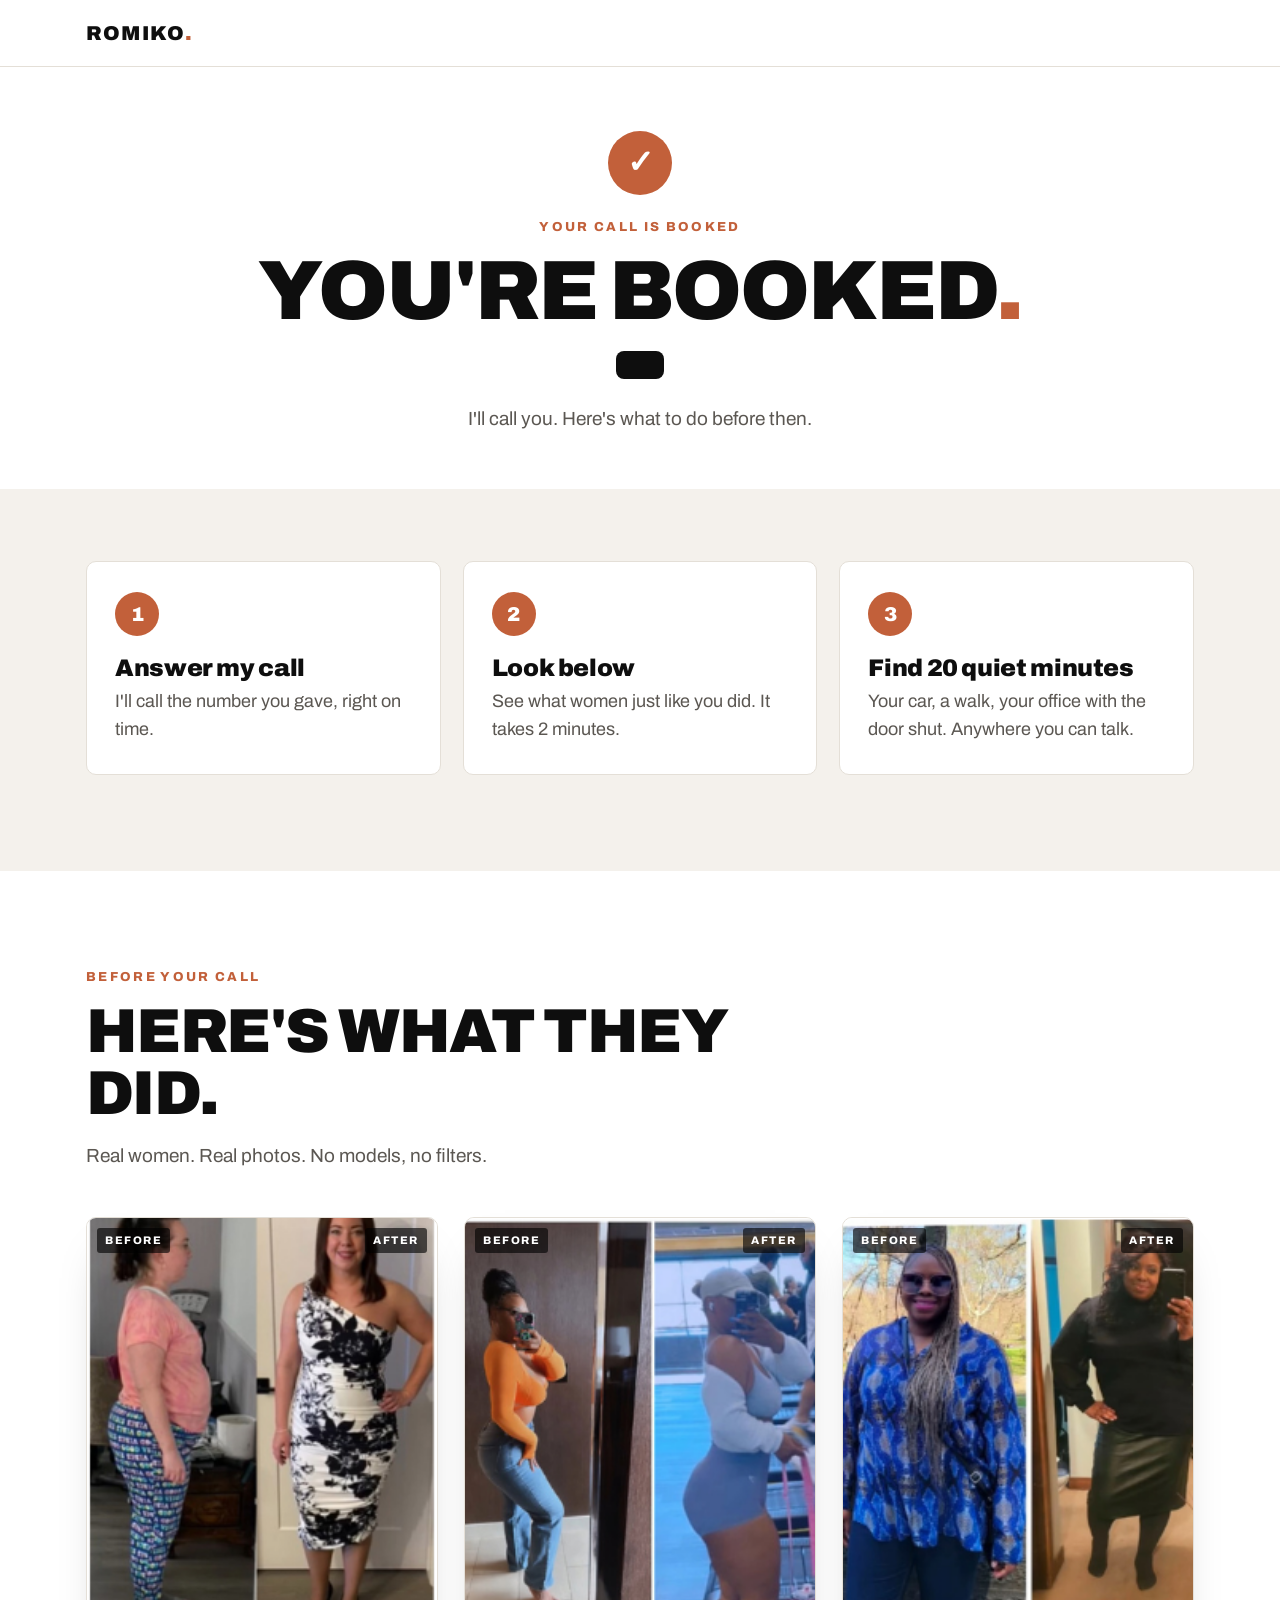
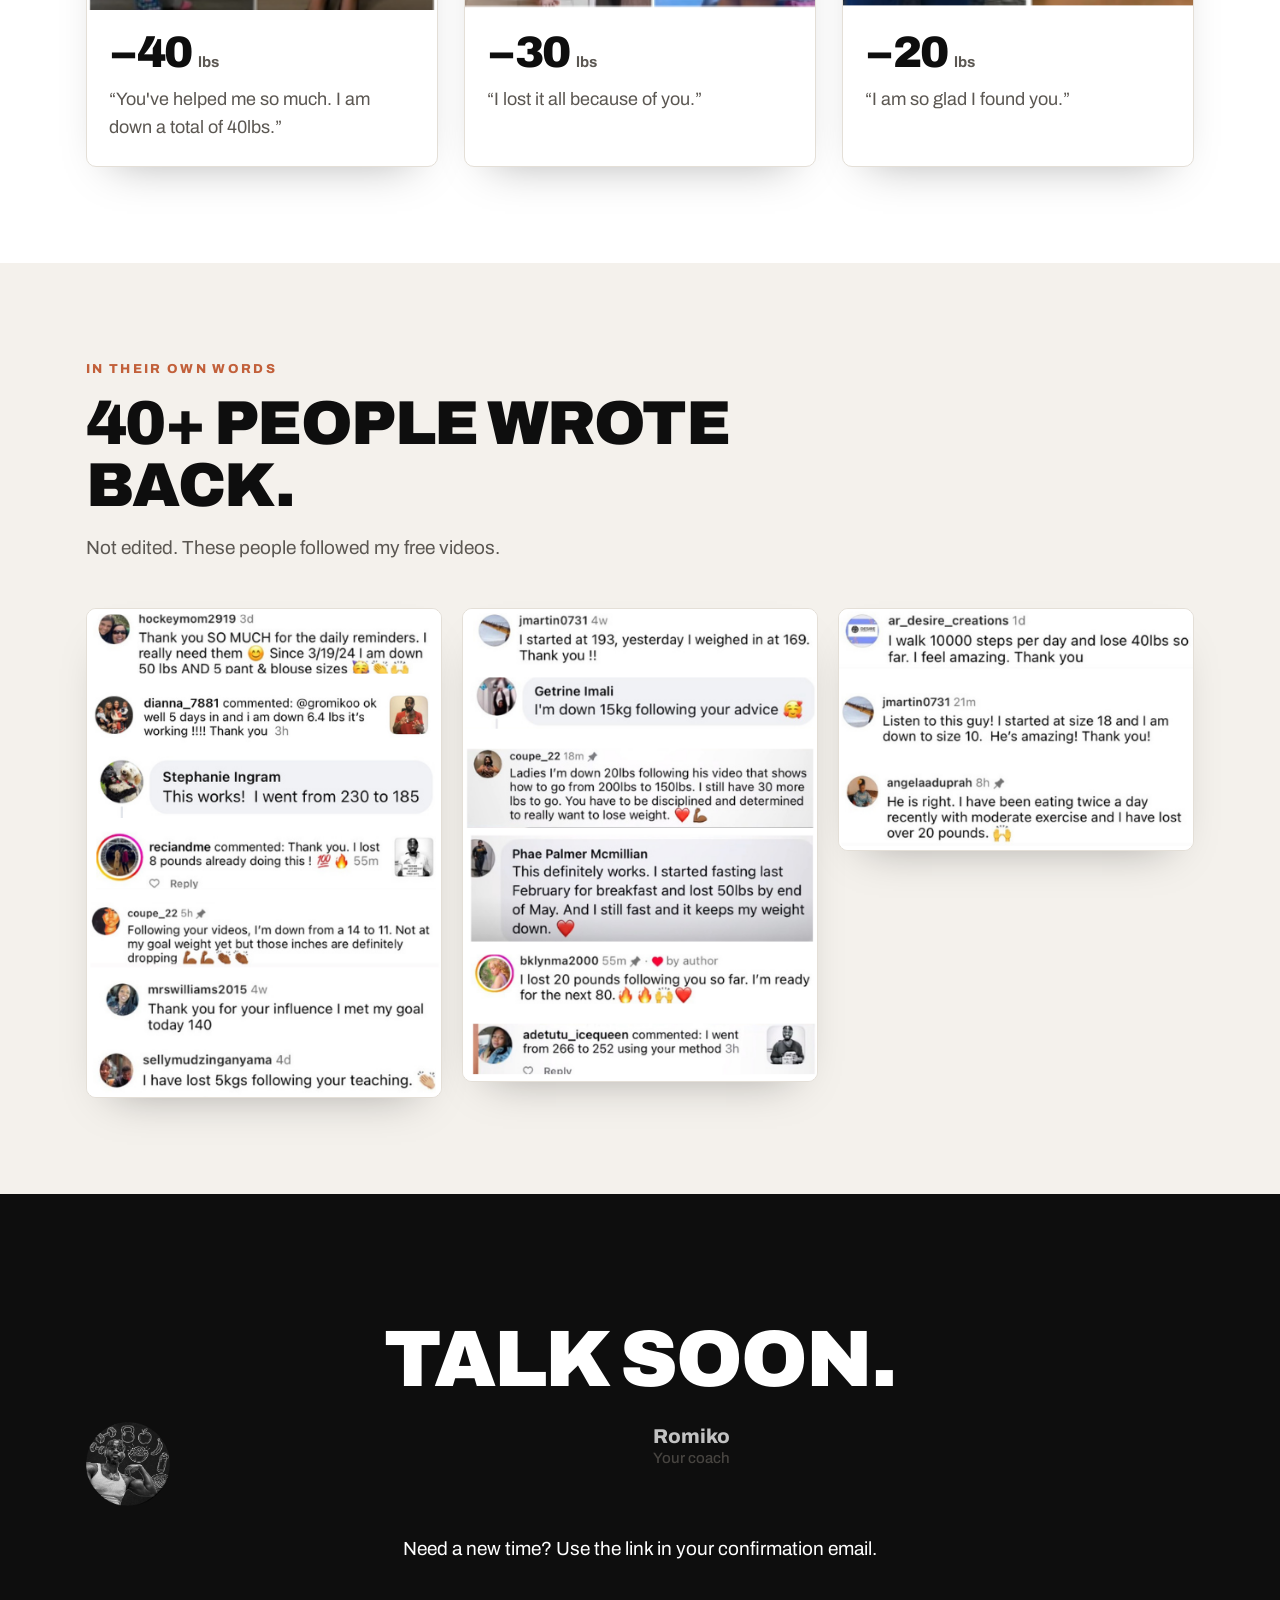
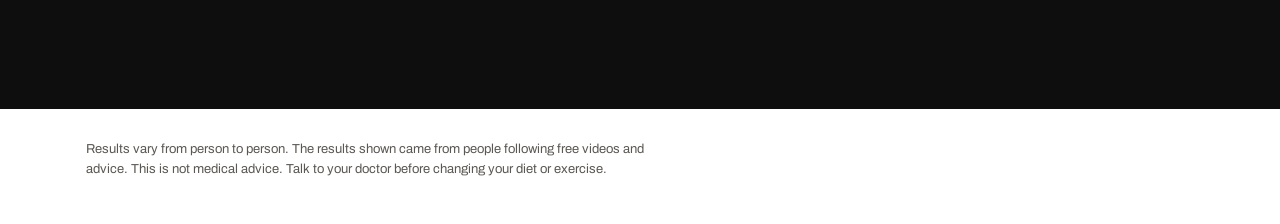
==== booked.html @ 33d02146 "Add booked page (Calendly redirect target), shared stylesheet Co-Authored-By: Claude Opus 5.5 <norep" ====
<!doctype html>
<html lang="en">
<head>
<meta charset="utf-8">
<meta name="viewport" content="width=device-width, initial-scale=1">
<meta name="robots" content="noindex">
<title>You're Booked</title>
<link rel="preconnect" href="https://fonts.googleapis.com">
<link rel="preconnect" href="https://fonts.gstatic.com" crossorigin>
<link href="https://fonts.googleapis.com/css2?family=Archivo:wght@400;500;600;800;900&display=swap" rel="stylesheet">
<link rel="stylesheet" href="style.css">
</head>
<body>

<nav>
  <div class="wrap">
    <a class="logo" href="./">Romiko<span>.</span></a>
  </div>
</nav>

<header class="booked-hero">
  <div class="wrap">
    <div class="check rise">✓</div>
    <div class="eyebrow rise d1">Your call is booked</div>
    <h1 class="rise d1" id="hi">You're booked<span>.</span></h1>
    <div class="when rise d2" id="when" hidden></div>
    <p class="sub rise d3">I'll call you. Here's what to do before then.</p>
  </div>
</header>

<section class="how" style="padding-top:72px">
  <div class="wrap">
    <div class="todo">
      <div class="step reveal"><div class="n">1</div><h3>Answer my call</h3><p>I'll call the number you gave, right on time.</p></div>
      <div class="step reveal"><div class="n">2</div><h3>Look below</h3><p>See what women just like you did. It takes 2 minutes.</p></div>
      <div class="step reveal"><div class="n">3</div><h3>Find 20 quiet minutes</h3><p>Your car, a walk, your office with the door shut. Anywhere you can talk.</p></div>
    </div>
  </div>
</section>

<section id="proof">
  <div class="wrap">
    <div class="sec-head reveal">
      <div class="eyebrow">Before your call</div>
      <h2>Here's what they did.</h2>
      <p>Real women. Real photos. No models, no filters.</p>
    </div>
    <div class="ba">
      <article class="ba-card reveal">
        <div class="ba-img"><img src="img/ba-40.png" alt="Before and after, down 40 lbs"><span class="b">Before</span><span class="a">After</span></div>
        <div class="ba-body"><div class="lbs">−40<small>lbs</small></div><q>You've helped me so much. I am down a total of 40lbs.</q></div>
      </article>
      <article class="ba-card reveal">
        <div class="ba-img"><img src="img/ba-30.png" alt="Before and after, down 30 lbs"><span class="b">Before</span><span class="a">After</span></div>
        <div class="ba-body"><div class="lbs">−30<small>lbs</small></div><q>I lost it all because of you.</q></div>
      </article>
      <article class="ba-card reveal">
        <div class="ba-img"><img src="img/ba-20.png" alt="Before and after, down 20 lbs"><span class="b">Before</span><span class="a">After</span></div>
        <div class="ba-body"><div class="lbs">−20<small>lbs</small></div><q>I am so glad I found you.</q></div>
      </article>
    </div>
  </div>
</section>

<section style="background:var(--bg2)">
  <div class="wrap">
    <div class="sec-head reveal">
      <div class="eyebrow">In their own words</div>
      <h2>40+ people wrote back.</h2>
      <p>Not edited. These people followed my free videos.</p>
    </div>
    <div class="wall">
      <figure class="reveal"><img src="img/c-05.png" alt="Comments: down 50 lbs, 230 to 185, size 14 to 11" loading="lazy"></figure>
      <figure class="reveal"><img src="img/c-07.png" alt="Comments: 193 to 169, down 20 lbs, lost 50 lbs" loading="lazy"></figure>
      <figure class="reveal"><img src="img/c-03.png" alt="Comments: lost 40 lbs walking, size 18 to size 10" loading="lazy"></figure>
    </div>
  </div>
</section>

<section class="cta">
  <div class="wrap">
    <h2 class="reveal" id="see">Talk soon.</h2>
    <div class="sign reveal">
      <img src="img/romiko.webp" alt="Romiko">
      <p>Romiko<span>Your coach</span></p>
    </div>
    <p class="reveal" style="margin-top:28px">Need a new time? Use the link in your confirmation email.</p>
  </div>
</section>

<footer>
  <div class="wrap">
    <p>Results vary from person to person. The results shown came from people following free videos and advice. This is not medical advice. Talk to your doctor before changing your diet or exercise.</p>
  </div>
</footer>

<script>
const io=new IntersectionObserver(es=>es.forEach(e=>{if(e.isIntersecting){e.target.classList.add('in');io.unobserve(e.target)}}),{threshold:.12});
document.querySelectorAll('.reveal').forEach(el=>io.observe(el));

// Calendly adds her name + call time to the address (setting: "Pass event details").
const q=new URLSearchParams(location.search);
const full=(q.get('invitee_first_name')||q.get('invitee_full_name')||'').trim();
const first=full.split(/\s+/)[0];
if(first){
  const h=document.getElementById('hi'); h.textContent="You're booked, "+first;
  const dot=document.createElement('span'); dot.textContent='.'; h.appendChild(dot);
}
const start=q.get('event_start_time');
const d=start?new Date(start):null;
if(d&&!isNaN(d)){
  const w=document.getElementById('when');
  w.textContent=d.toLocaleDateString('en-US',{weekday:'long',month:'long',day:'numeric'})+' · '+d.toLocaleTimeString('en-US',{hour:'numeric',minute:'2-digit'});
  w.hidden=false;
  document.getElementById('see').textContent='See you '+d.toLocaleDateString('en-US',{weekday:'long'})+'.';
}
</script>
</body>
</html>
---- style.css ----
:root{
  --bg:#FFFFFF; --bg2:#F4F1EC; --ink:#0E0E0E; --ink2:#5B5752; --line:#E4DFD7;
  --accent:#C2603A; --accent-ink:#FFFFFF; --dark:#0E0E0E; --dark-ink:#FFFFFF; --card:#FFFFFF;
  --shadow:0 20px 44px -26px rgba(0,0,0,.35);
}
@media (prefers-color-scheme: dark){
  :root:not([data-theme="light"]){
    --bg:#0F0F0F; --bg2:#181715; --ink:#F5F2ED; --ink2:#ABA59C; --line:#2C2A27;
    --accent:#E07A50; --accent-ink:#140B06; --dark:#F5F2ED; --dark-ink:#0F0F0F; --card:#1B1A18;
    --shadow:0 20px 44px -26px rgba(0,0,0,.8);
  }
}
:root[data-theme="dark"]{
  --bg:#0F0F0F; --bg2:#181715; --ink:#F5F2ED; --ink2:#ABA59C; --line:#2C2A27;
  --accent:#E07A50; --accent-ink:#140B06; --dark:#F5F2ED; --dark-ink:#0F0F0F; --card:#1B1A18;
  --shadow:0 20px 44px -26px rgba(0,0,0,.8);
}
*{box-sizing:border-box;margin:0;padding:0}
html{scroll-behavior:smooth}
body{background:var(--bg);color:var(--ink);font-family:"Archivo",sans-serif;font-size:18px;line-height:1.55;-webkit-font-smoothing:antialiased;overflow-x:hidden}
.wrap{max-width:1140px;margin:0 auto;padding:0 16px}
h1,h2,h3{font-weight:900;line-height:1;letter-spacing:-.025em}
.eyebrow{font-size:13px;font-weight:800;letter-spacing:.18em;text-transform:uppercase;color:var(--accent)}
.btn{display:inline-flex;align-items:center;gap:10px;background:var(--accent);color:var(--accent-ink);text-decoration:none;font-weight:800;font-size:17px;padding:17px 30px;border-radius:6px;border:0;cursor:pointer;font-family:inherit;transition:transform .18s,filter .18s}
.btn:hover{transform:translateY(-2px);filter:brightness(1.06)}
.btn .arr{transition:transform .18s}.btn:hover .arr{transform:translateX(4px)}

/* nav */
nav{position:sticky;top:0;z-index:20;background:color-mix(in srgb,var(--bg) 88%,transparent);backdrop-filter:blur(10px);border-bottom:1px solid var(--line)}
nav .wrap{display:flex;justify-content:space-between;align-items:center;height:66px}
.logo{font-weight:900;font-size:20px;letter-spacing:.06em;text-transform:uppercase;color:var(--ink);text-decoration:none}
.logo span{color:var(--accent)}
nav .btn{padding:11px 18px;font-size:15px}

/* hero */
.hero{padding:76px 0 64px}
.hero-grid{display:grid;grid-template-columns:1.15fr .85fr;gap:56px;align-items:center}
.hero h1{font-size:clamp(46px,6vw,76px);margin:18px 0 24px;text-transform:uppercase}
.hero h1 .hl{color:var(--accent)}
.hero .lead{font-size:clamp(19px,2.1vw,22px);color:var(--ink2);max-width:33ch;margin-bottom:32px}
.hero .lead b{color:var(--ink)}
.hero-pics{display:grid;grid-template-columns:1fr 1fr;gap:14px}
.hero-pics figure{position:relative;border-radius:8px;overflow:hidden;box-shadow:var(--shadow)}
.hero-pics figure:nth-child(2){margin-top:56px}
.hero-pics img{display:block;width:100%;aspect-ratio:232/280;object-fit:cover}
.tag{position:absolute;left:10px;bottom:10px;background:var(--dark);color:var(--dark-ink);font-weight:900;font-size:15px;padding:6px 10px;border-radius:4px;letter-spacing:.02em}


.hero-me{position:relative;max-width:520px;justify-self:center;width:100%}
.hero-me img{display:block;width:100%;height:auto;filter:drop-shadow(0 26px 40px rgba(0,0,0,.28))}
.me-badge{position:absolute;left:4%;bottom:6%;background:var(--card);color:var(--ink);border:1px solid var(--line);border-radius:10px;padding:12px 16px;box-shadow:var(--shadow);line-height:1.25}
.me-badge b{display:block;font-weight:900;font-size:19px}
.me-badge span{font-size:13px;color:var(--ink2)}
/* stats */
.stats{background:var(--dark);color:var(--dark-ink)}
.stats .wrap{display:grid;grid-template-columns:repeat(4,1fr)}
.stat{padding:38px 20px 34px}
.stat + .stat{border-left:1px solid color-mix(in srgb,var(--dark-ink) 18%,transparent)}
.stat b{display:block;font-weight:900;font-size:clamp(36px,4.6vw,56px);line-height:1;letter-spacing:-.03em}
.stat span{display:block;margin-top:10px;font-size:15px;opacity:.75}

section{padding:96px 0}
.sec-head{max-width:700px;margin-bottom:46px}
.sec-head h2{font-size:clamp(36px,5.2vw,62px);margin-top:14px;text-transform:uppercase}
.sec-head p{color:var(--ink2);margin-top:16px;font-size:19px}

/* before/after */
.ba{display:grid;grid-template-columns:repeat(3,1fr);gap:26px}
.ba-card{background:var(--card);border:1px solid var(--line);border-radius:10px;overflow:hidden;box-shadow:var(--shadow)}
.ba-img{position:relative}
.ba-img img{width:100%;display:block;aspect-ratio:232/260;object-fit:cover}
.ba-img .b,.ba-img .a{position:absolute;top:10px;font-size:11px;font-weight:800;letter-spacing:.14em;text-transform:uppercase;background:rgba(0,0,0,.62);color:#fff;padding:4px 8px;border-radius:3px}
.ba-img .b{left:10px}.ba-img .a{right:10px}
.ba-body{padding:20px 22px 24px}
.ba-body .lbs{font-weight:900;font-size:44px;letter-spacing:-.03em;line-height:1}
.ba-body .lbs small{font-size:15px;font-weight:700;color:var(--ink2);letter-spacing:0;margin-left:6px}
.ba-body q{display:block;margin-top:12px;color:var(--ink2)}

/* how */
.how{background:var(--bg2)}
.steps{display:grid;grid-template-columns:repeat(3,1fr);gap:22px}
.step{background:var(--card);border-radius:10px;padding:30px 28px;border:1px solid var(--line)}
.step .n{width:44px;height:44px;border-radius:50%;background:var(--accent);color:var(--accent-ink);display:grid;place-items:center;font-weight:900;font-size:20px}
.step h3{font-size:26px;margin:20px 0 8px;letter-spacing:-.015em}
.step p{color:var(--ink2)}
.you{margin-top:42px;font-weight:900;font-size:clamp(28px,3.6vw,42px);text-transform:uppercase;letter-spacing:-.02em}
.you span{color:var(--accent)}

/* quiz */
.quiz{max-width:720px;margin:0 auto;text-align:center}
.quiz .sec-head{margin:0 auto 34px}
.q-card{background:var(--card);border:1px solid var(--line);border-radius:14px;padding:38px 28px;box-shadow:var(--shadow);min-height:270px;display:flex;flex-direction:column;justify-content:center}
.q-bar{height:6px;background:var(--line);border-radius:6px;overflow:hidden;margin-bottom:26px}
.q-bar i{display:block;height:100%;width:0;background:var(--accent);transition:width .4s ease}
.q-step{font-size:13px;font-weight:800;letter-spacing:.16em;text-transform:uppercase;color:var(--ink2)}
.q-text{font-size:clamp(24px,3.2vw,32px);font-weight:900;letter-spacing:-.02em;margin:12px 0 28px;line-height:1.15}
.q-btns{display:flex;gap:12px;justify-content:center;flex-wrap:wrap}
.q-btns button{font-family:inherit;font-weight:800;font-size:17px;padding:15px 34px;border-radius:6px;cursor:pointer;border:2px solid var(--ink);background:transparent;color:var(--ink);transition:background .15s,color .15s,transform .15s}
.q-btns button:hover{background:var(--ink);color:var(--bg);transform:translateY(-2px)}
.q-result p{color:var(--ink2);margin:0 auto 26px;max-width:40ch}
.fade{animation:fade .35s ease}
@keyframes fade{from{opacity:0;transform:translateY(8px)}to{opacity:1;transform:none}}

/* wall */
.wall{columns:3 300px;column-gap:20px}
.wall figure{break-inside:avoid;margin-bottom:20px;background:#fff;border-radius:10px;overflow:hidden;border:1px solid var(--line);box-shadow:var(--shadow)}
.wall img{display:block;width:100%;height:auto}

/* faq */
.faq{max-width:780px}
.faq details{border-bottom:1px solid var(--line);padding:22px 0}
.faq summary{list-style:none;cursor:pointer;font-weight:800;font-size:21px;display:flex;justify-content:space-between;gap:20px}
.faq summary::-webkit-details-marker{display:none}
.faq summary::after{content:"+";color:var(--accent);font-size:28px;line-height:.8;transition:transform .2s}
.faq details[open] summary::after{transform:rotate(45deg)}
.faq details p{color:var(--ink2);margin-top:12px;max-width:62ch}

/* cta */
.cta{background:var(--dark);color:var(--dark-ink);text-align:center;padding:110px 0}
.cta h2{font-size:clamp(42px,6.4vw,80px);text-transform:uppercase;max-width:13ch;margin:16px auto 22px}
.cta p{opacity:.75;max-width:44ch;margin:0 auto 36px;font-size:19px}
footer{padding:30px 0 44px;font-size:13px;color:var(--ink2)}
footer p{max-width:85ch}

/* motion */
.rise{opacity:0;transform:translateY(18px);animation:rise .75s cubic-bezier(.2,.7,.2,1) forwards}
.d1{animation-delay:.08s}.d2{animation-delay:.18s}.d3{animation-delay:.3s}.d4{animation-delay:.42s}
@keyframes rise{to{opacity:1;transform:none}}
.reveal{opacity:0;transform:translateY(22px);transition:opacity .7s ease,transform .7s cubic-bezier(.2,.7,.2,1)}
.reveal.in{opacity:1;transform:none}
@media (prefers-reduced-motion:reduce){.rise,.reveal{opacity:1;transform:none;animation:none;transition:none}}

@media (max-width:880px){
  .hero{padding:44px 0 48px}
  .hero-grid{grid-template-columns:1fr;gap:36px}
  .hero-pics{max-width:440px}
  .stats .wrap{grid-template-columns:1fr 1fr}
  .stat:nth-child(3){border-left:0}
  .stat:nth-child(n+3){border-top:1px solid color-mix(in srgb,var(--dark-ink) 18%,transparent)}
  .ba,.steps{grid-template-columns:1fr}
  .ba{max-width:460px}
  section{padding:68px 0}
  nav .btn{display:none}
}

/* booked page */
.booked-hero{padding:64px 0 56px;text-align:center}
.booked-hero .check{width:64px;height:64px;border-radius:50%;background:var(--accent);color:var(--accent-ink);display:grid;place-items:center;margin:0 auto 22px;font-size:32px;font-weight:900}
.booked-hero h1{font-size:clamp(44px,7vw,84px);text-transform:uppercase;margin:12px auto 18px;max-width:14ch}
.booked-hero h1 span{color:var(--accent)}
.when{display:inline-block;background:var(--dark);color:var(--dark-ink);font-weight:900;font-size:clamp(19px,2.4vw,24px);padding:14px 24px;border-radius:8px;letter-spacing:-.01em}
.booked-hero .sub{color:var(--ink2);margin-top:16px;font-size:19px}
.todo{display:grid;grid-template-columns:repeat(3,1fr);gap:22px}
.todo .step h3{font-size:24px}
.sign{display:flex;align-items:center;gap:18px;justify-content:center;margin-top:8px}
.sign img{width:84px;height:84px}
.sign p{font-weight:800;font-size:20px;text-align:left;line-height:1.3}
.sign p span{display:block;font-weight:500;font-size:15px;color:var(--ink2)}
@media (max-width:880px){.todo{grid-template-columns:1fr}.booked-hero{padding:44px 0 40px}}
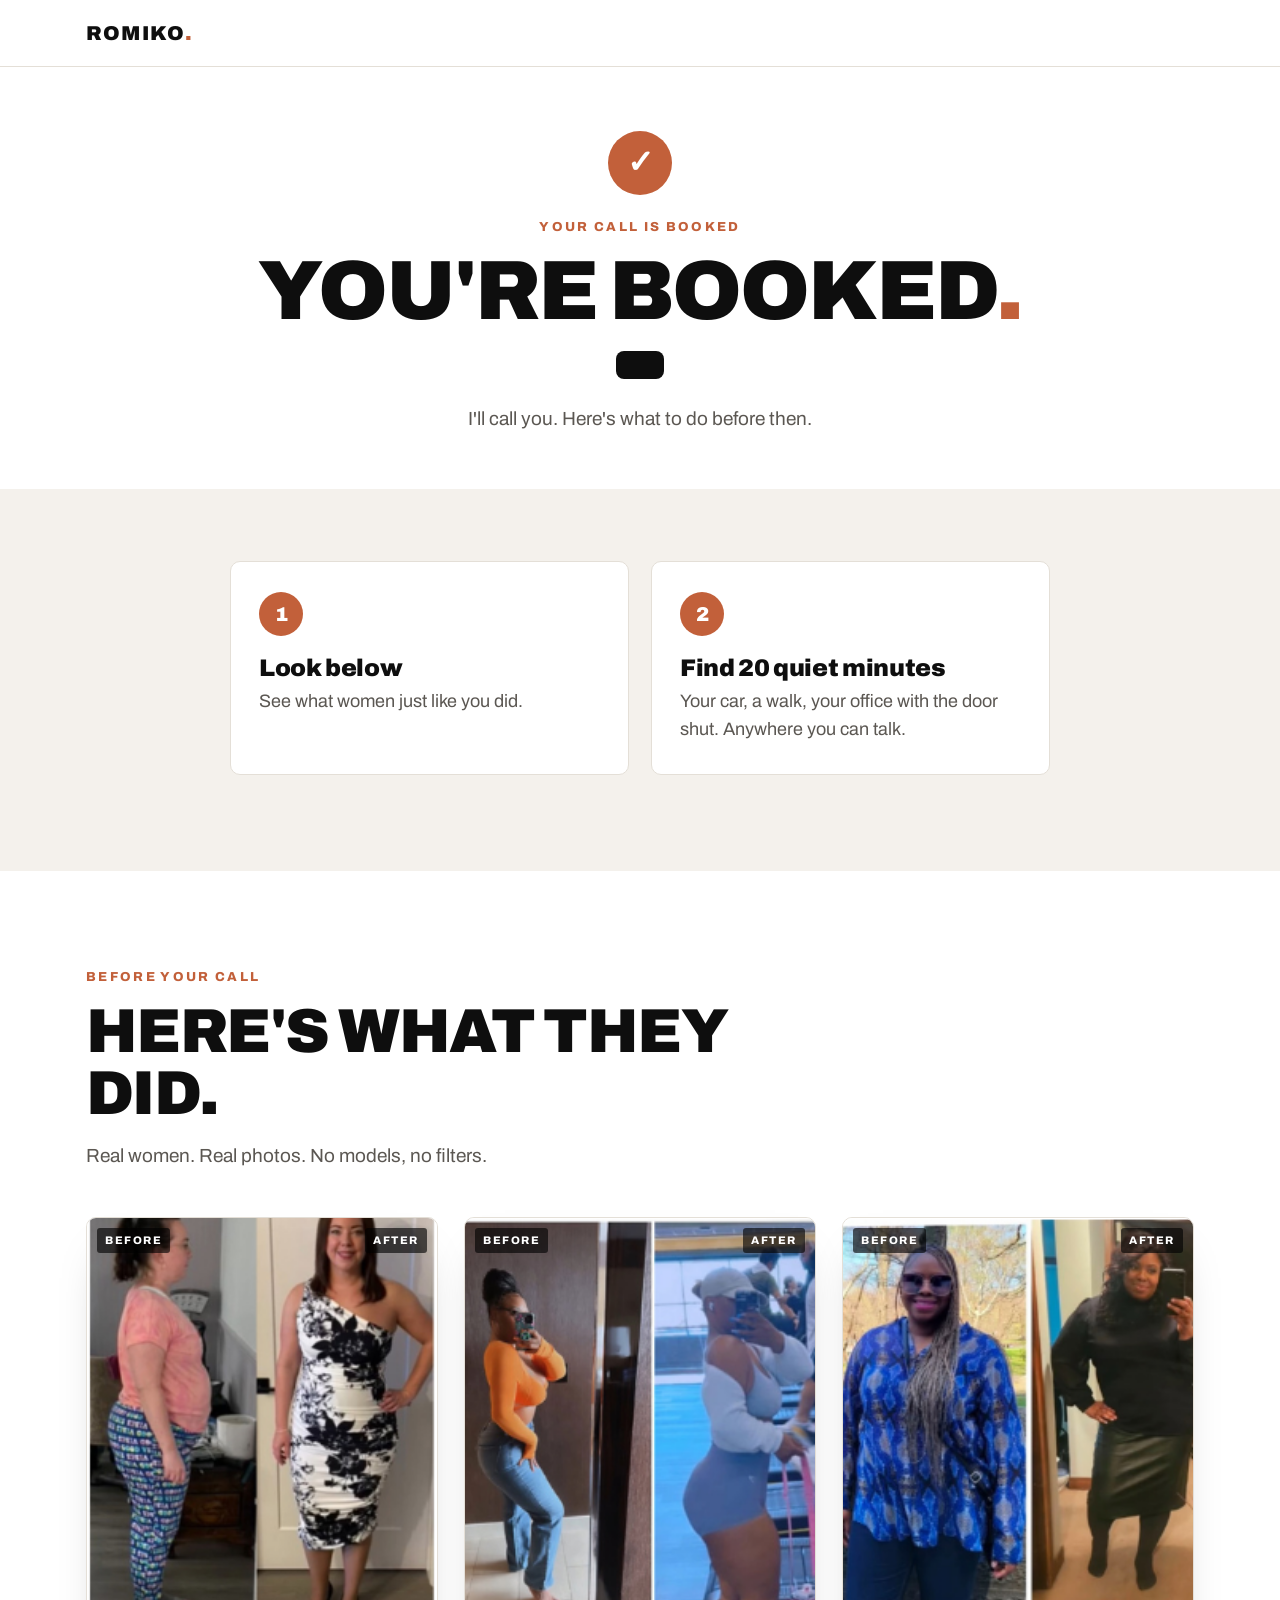
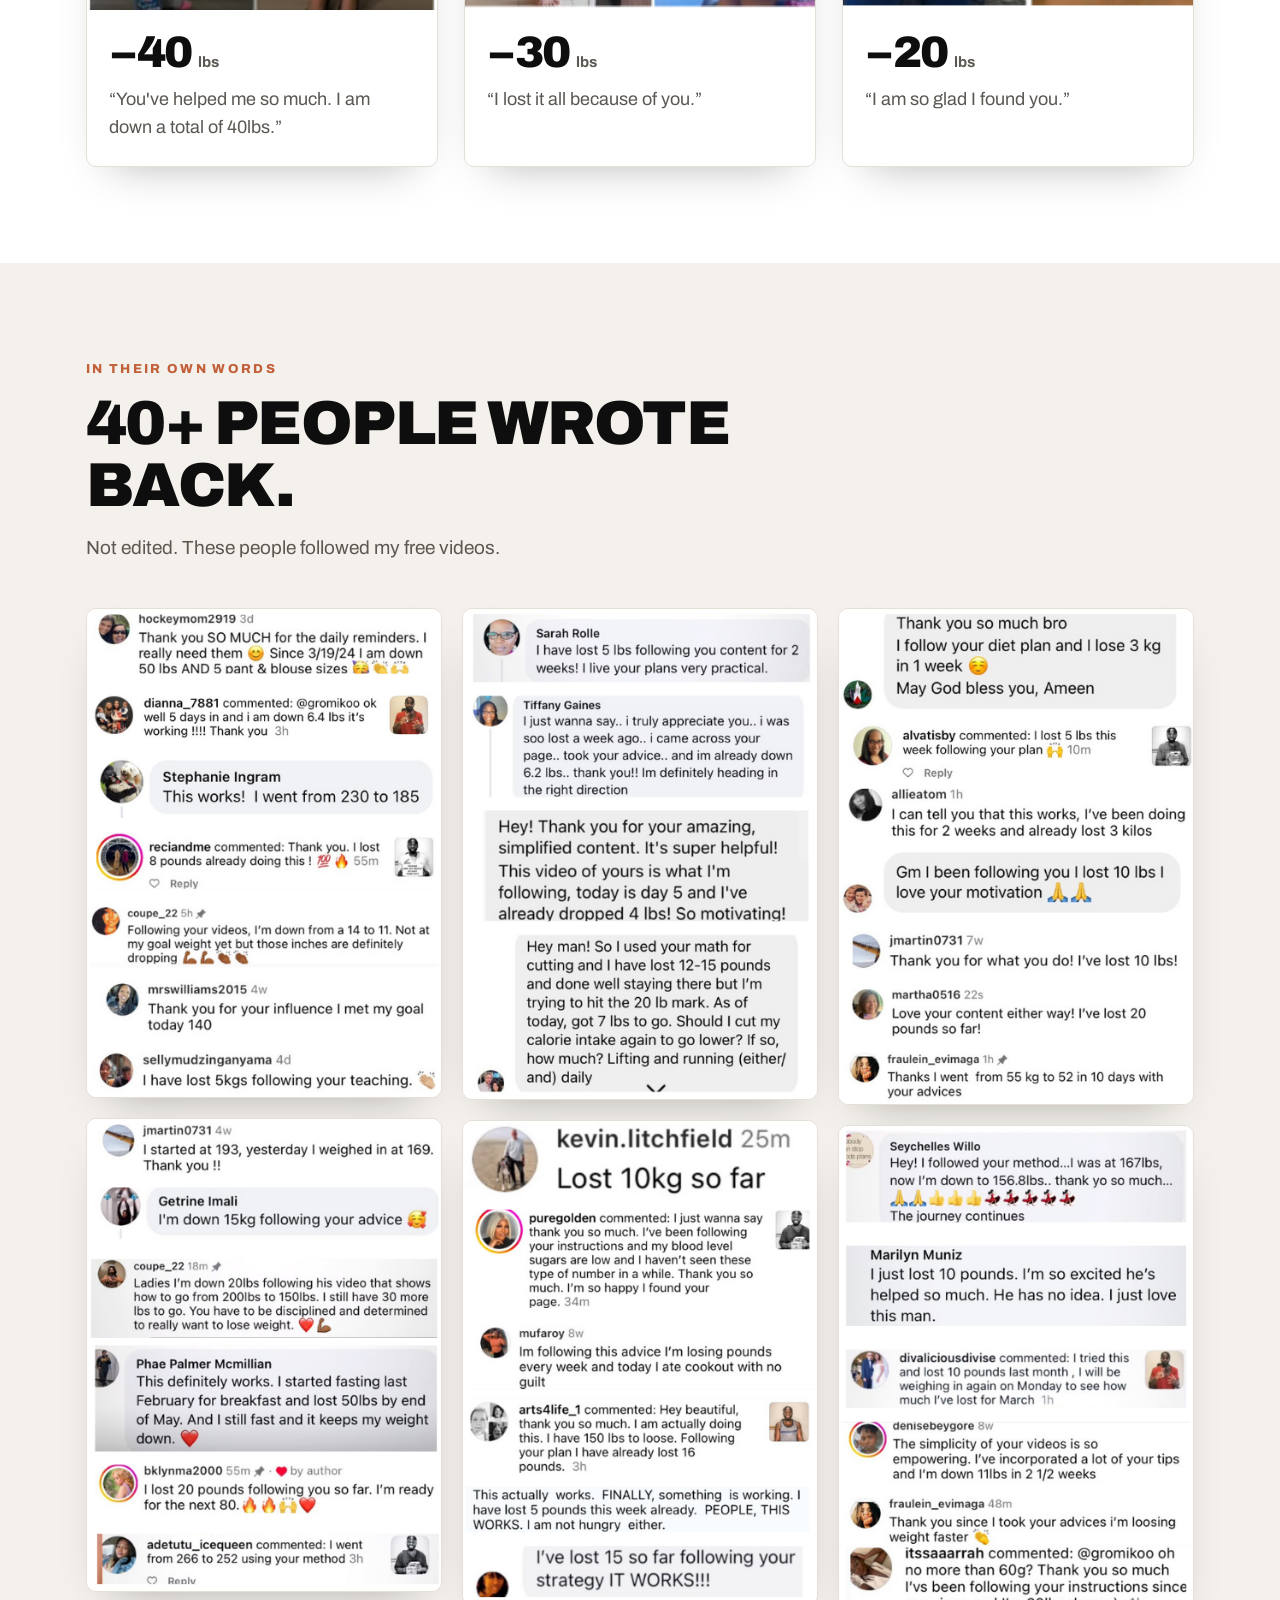
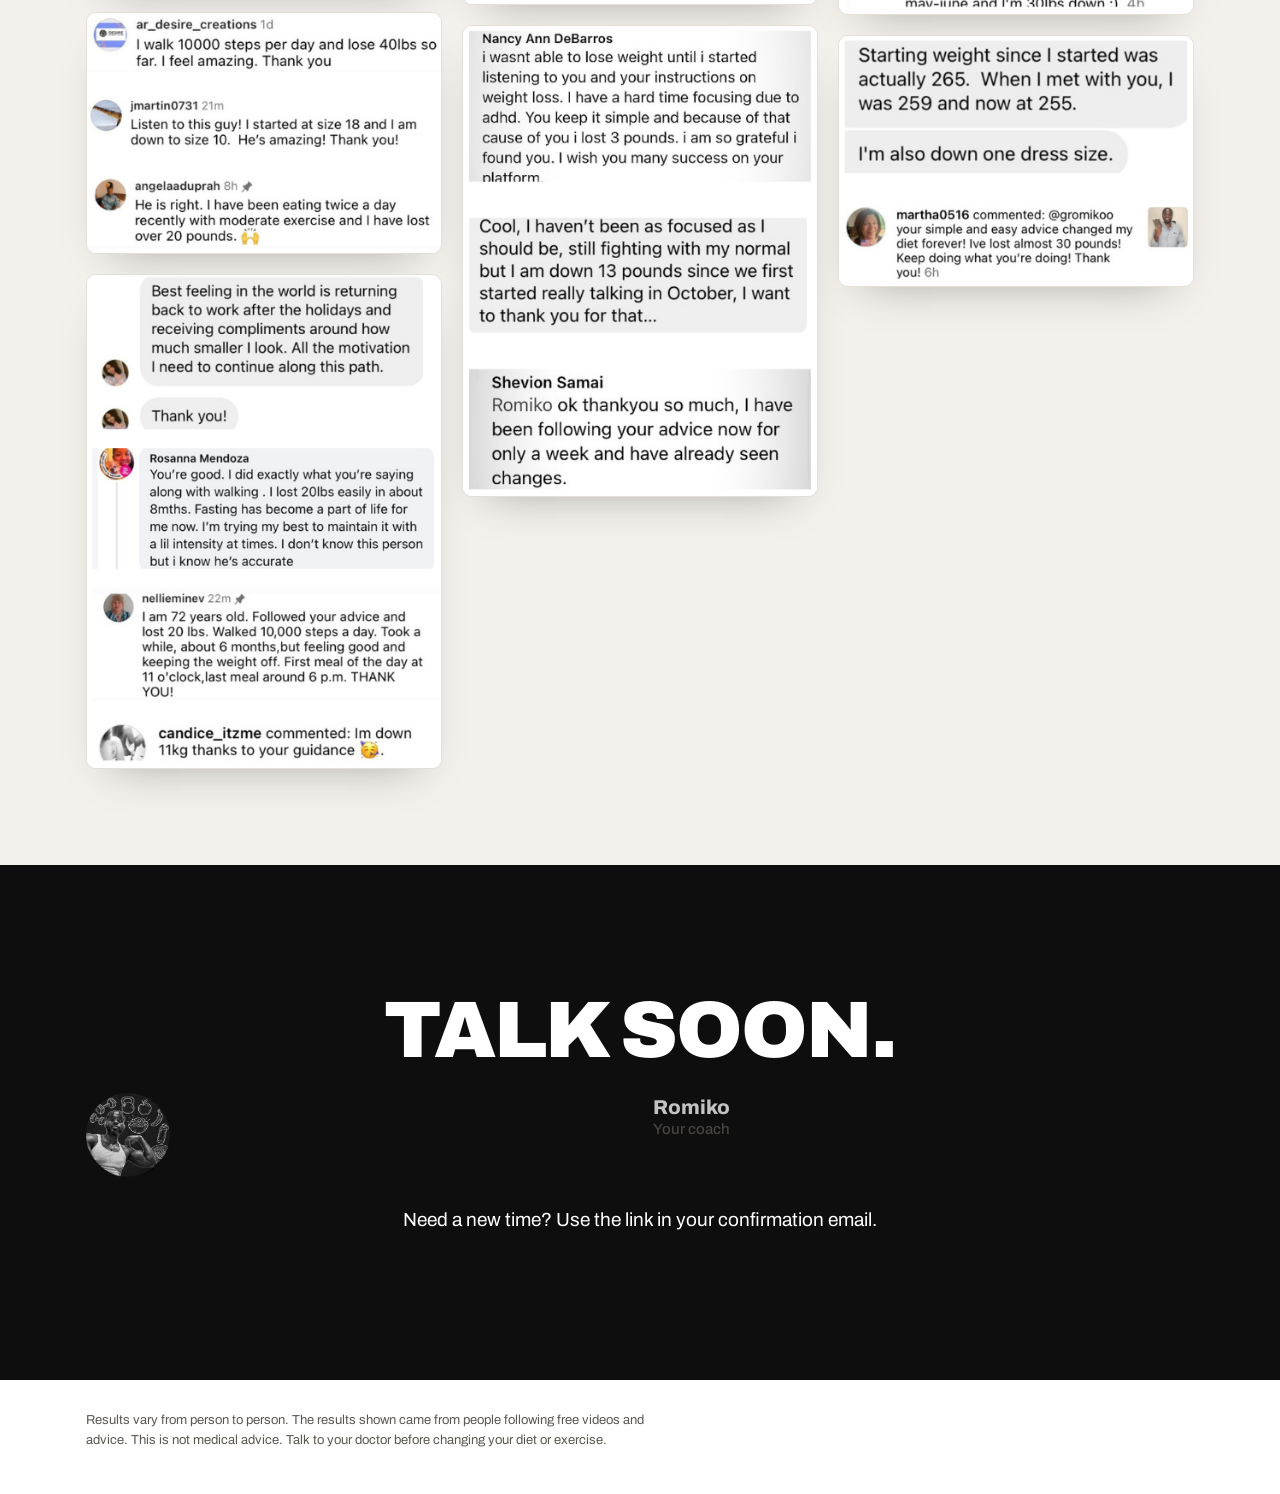
==== commit 6bf83c12: "Booked page: drop call step, show every review screenshot Co-Authored-By: Claude Opus 5.5 <noreply@a" ====
--- a/booked.html
+++ b/booked.html
@@ -30,10 +30,9 @@
 
 <section class="how" style="padding-top:72px">
   <div class="wrap">
-    <div class="todo">
-      <div class="step reveal"><div class="n">1</div><h3>Answer my call</h3><p>I'll call the number you gave, right on time.</p></div>
-      <div class="step reveal"><div class="n">2</div><h3>Look below</h3><p>See what women just like you did. It takes 2 minutes.</p></div>
-      <div class="step reveal"><div class="n">3</div><h3>Find 20 quiet minutes</h3><p>Your car, a walk, your office with the door shut. Anywhere you can talk.</p></div>
+    <div class="todo two">
+      <div class="step reveal"><div class="n">1</div><h3>Look below</h3><p>See what women just like you did.</p></div>
+      <div class="step reveal"><div class="n">2</div><h3>Find 20 quiet minutes</h3><p>Your car, a walk, your office with the door shut. Anywhere you can talk.</p></div>
     </div>
   </div>
 </section>
@@ -73,6 +72,13 @@
       <figure class="reveal"><img src="img/c-05.png" alt="Comments: down 50 lbs, 230 to 185, size 14 to 11" loading="lazy"></figure>
       <figure class="reveal"><img src="img/c-07.png" alt="Comments: 193 to 169, down 20 lbs, lost 50 lbs" loading="lazy"></figure>
       <figure class="reveal"><img src="img/c-03.png" alt="Comments: lost 40 lbs walking, size 18 to size 10" loading="lazy"></figure>
+      <figure class="reveal"><img src="img/c-08.png" alt="Comments: lost 20 lbs, age 72 lost 20 lbs" loading="lazy"></figure>
+      <figure class="reveal"><img src="img/c-04.png" alt="Comments: lost 5 lbs in 2 weeks, down 6.2 lbs" loading="lazy"></figure>
+      <figure class="reveal"><img src="img/c-06.png" alt="Comments: lost 16 lbs, lost 15 lbs" loading="lazy"></figure>
+      <figure class="reveal"><img src="img/c-11.png" alt="Comments: down 13 pounds" loading="lazy"></figure>
+      <figure class="reveal"><img src="img/c-09.png" alt="Comments: lost 10 lbs, lost 20 pounds so far" loading="lazy"></figure>
+      <figure class="reveal"><img src="img/c-10.png" alt="Comments: 167 to 156.8, down 11 lbs in 2.5 weeks, 30 lbs down" loading="lazy"></figure>
+      <figure class="reveal"><img src="img/c-12.png" alt="Comments: down one dress size, lost almost 30 pounds" loading="lazy"></figure>
     </div>
   </div>
 </section>
--- a/style.css
+++ b/style.css
@@ -156,4 +156,5 @@
 .sign img{width:84px;height:84px}
 .sign p{font-weight:800;font-size:20px;text-align:left;line-height:1.3}
 .sign p span{display:block;font-weight:500;font-size:15px;color:var(--ink2)}
-@media (max-width:880px){.todo{grid-template-columns:1fr}.booked-hero{padding:44px 0 40px}}
+.todo.two{grid-template-columns:repeat(2,1fr);max-width:820px;margin:0 auto}
+@media (max-width:880px){.todo,.todo.two{grid-template-columns:1fr}.booked-hero{padding:44px 0 40px}}
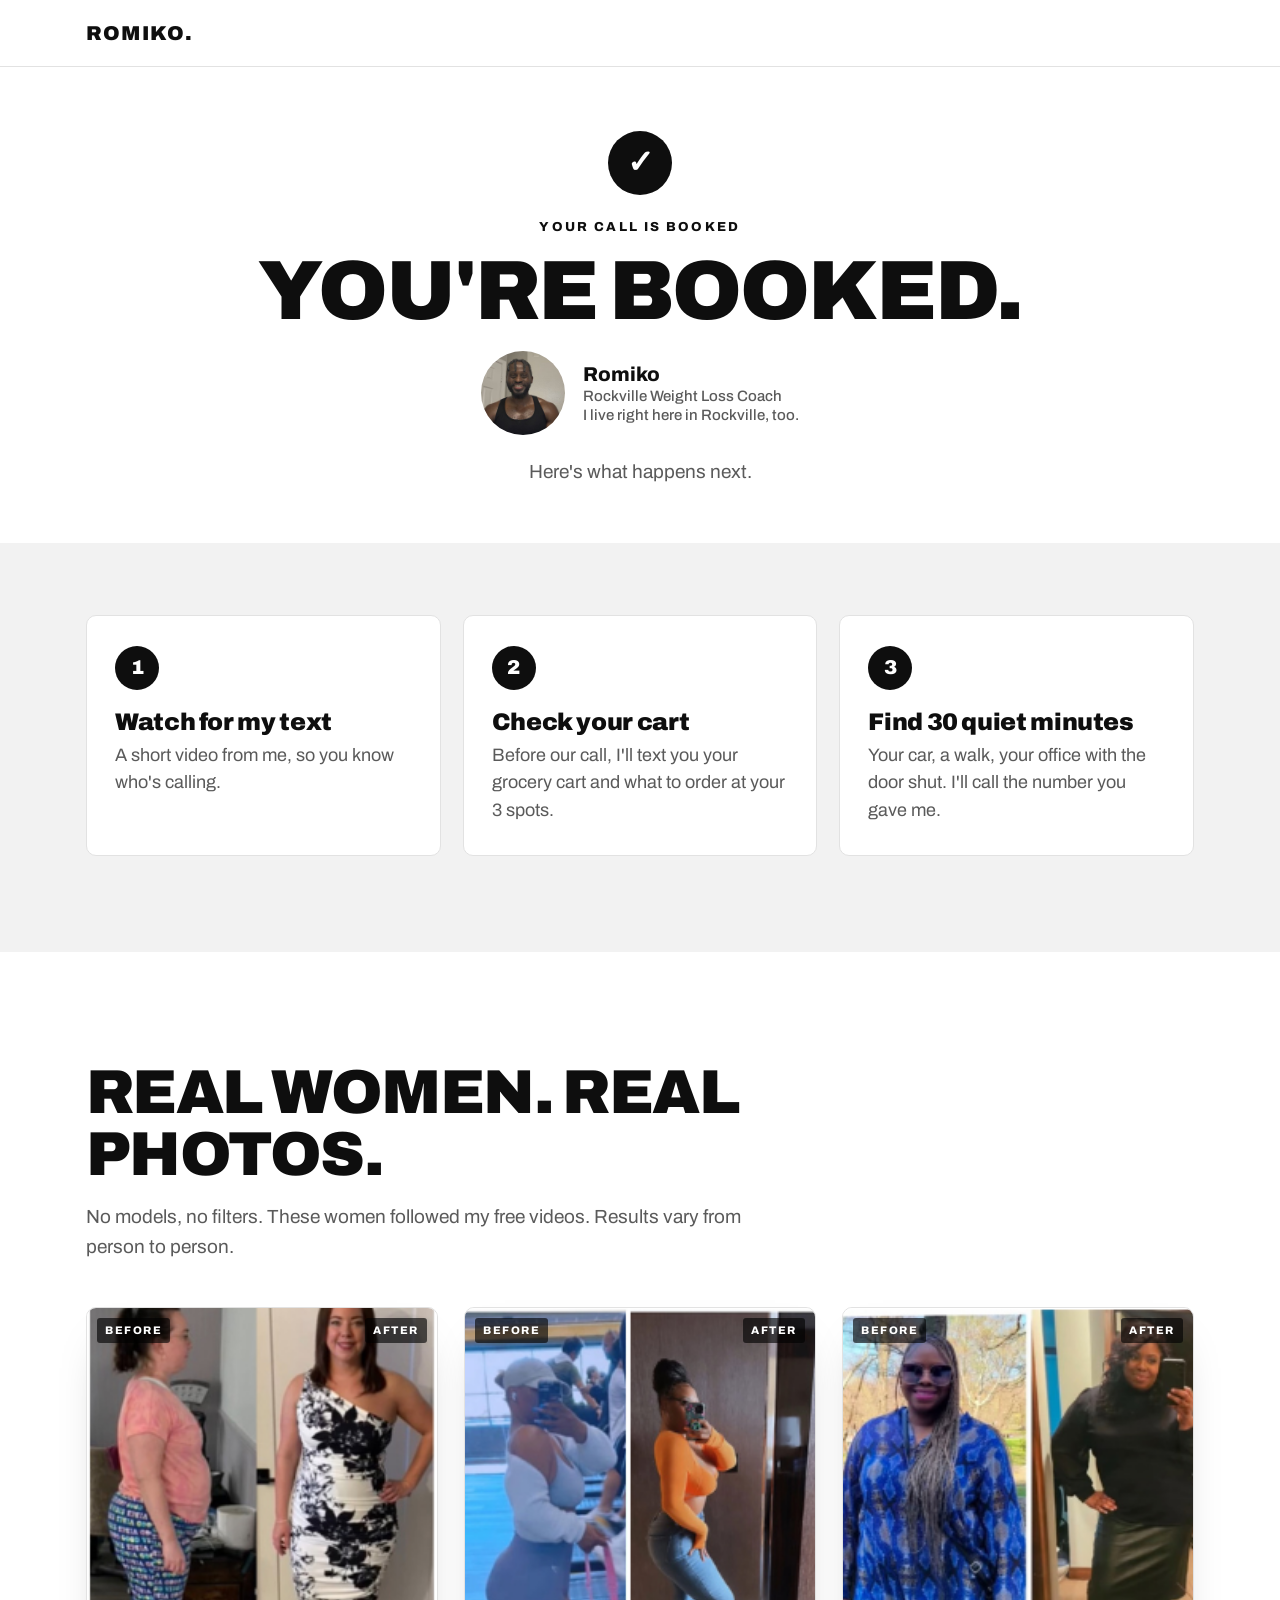
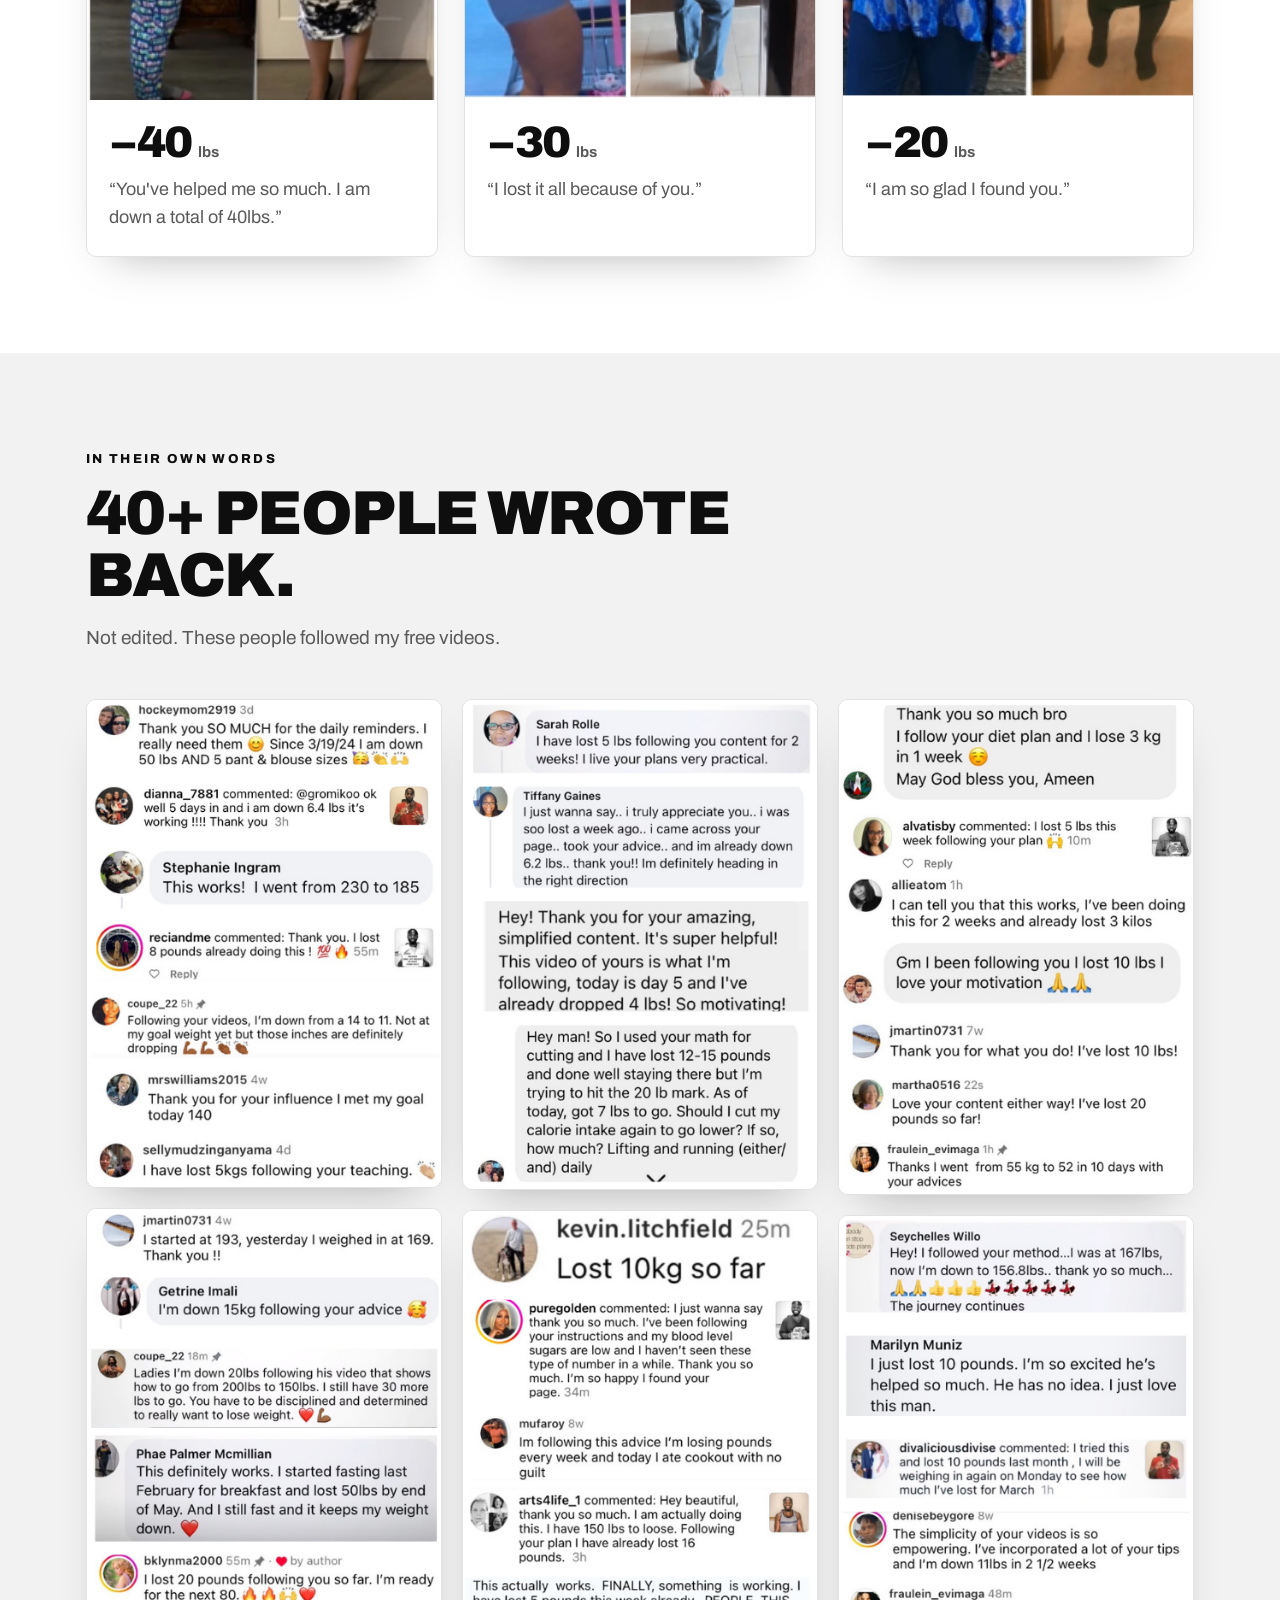
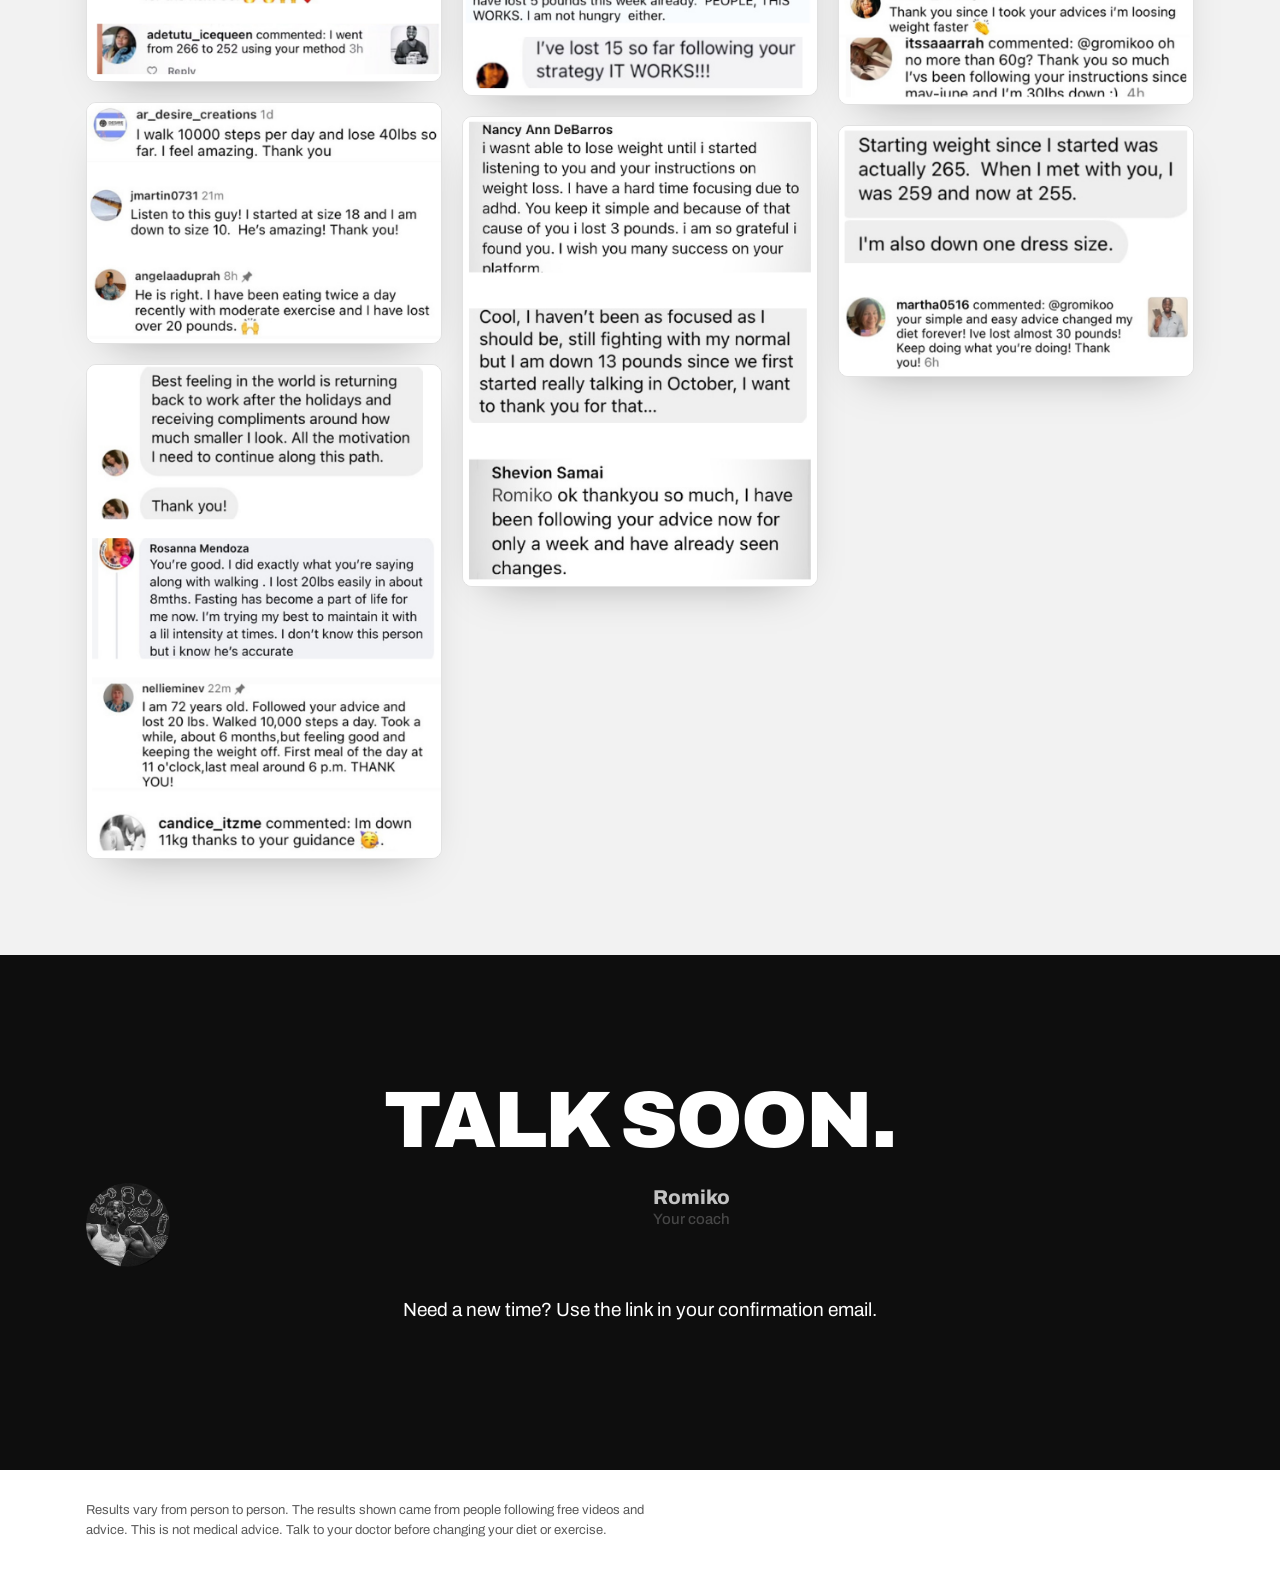
==== commit 8a5cb633: "Fitness site: $20 Stripe checkout flow, You're In page, booked page update - paid.html: after-paymen" ====
--- a/booked.html
+++ b/booked.html
@@ -23,16 +23,18 @@
     <div class="check rise">✓</div>
     <div class="eyebrow rise d1">Your call is booked</div>
     <h1 class="rise d1" id="hi">You're booked<span>.</span></h1>
+    <div class="sign rise d2" style="margin:6px 0 22px"><img src="img/romiko-smile.jpg" alt="Romiko" style="border-radius:50%;object-fit:cover"><p>Romiko<span>Rockville Weight Loss Coach</span><span>I live right here in Rockville, too.</span></p></div>
     <div class="when rise d2" id="when" hidden></div>
-    <p class="sub rise d3">I'll call you. Here's what to do before then.</p>
+    <p class="sub rise d3">Here's what happens next.</p>
   </div>
 </header>
 
 <section class="how" style="padding-top:72px">
   <div class="wrap">
-    <div class="todo two">
-      <div class="step reveal"><div class="n">1</div><h3>Look below</h3><p>See what women just like you did.</p></div>
-      <div class="step reveal"><div class="n">2</div><h3>Find 20 quiet minutes</h3><p>Your car, a walk, your office with the door shut. Anywhere you can talk.</p></div>
+    <div class="todo">
+      <div class="step reveal"><div class="n">1</div><h3>Watch for my text</h3><p>A short video from me, so you know who's calling.</p></div>
+      <div class="step reveal"><div class="n">2</div><h3>Check your cart</h3><p>Before our call, I'll text you your grocery cart and what to order at your 3 spots.</p></div>
+      <div class="step reveal"><div class="n">3</div><h3>Find 30 quiet minutes</h3><p>Your car, a walk, your office with the door shut. I'll call the number you gave me.</p></div>
     </div>
   </div>
 </section>
@@ -40,9 +42,8 @@
 <section id="proof">
   <div class="wrap">
     <div class="sec-head reveal">
-      <div class="eyebrow">Before your call</div>
-      <h2>Here's what they did.</h2>
-      <p>Real women. Real photos. No models, no filters.</p>
+      <h2>Real women. Real photos.</h2>
+      <p>No models, no filters. These women followed my free videos. Results vary from person to person.</p>
     </div>
     <div class="ba">
       <article class="ba-card reveal">
--- a/style.css
+++ b/style.css
@@ -1,18 +1,18 @@
 :root{
-  --bg:#FFFFFF; --bg2:#F4F1EC; --ink:#0E0E0E; --ink2:#5B5752; --line:#E4DFD7;
-  --accent:#C2603A; --accent-ink:#FFFFFF; --dark:#0E0E0E; --dark-ink:#FFFFFF; --card:#FFFFFF;
+  --bg:#FFFFFF; --bg2:#F2F2F2; --ink:#0E0E0E; --ink2:#5A5A5A; --line:#E2E2E2;
+  --accent:#0E0E0E; --accent-ink:#FFFFFF; --dark:#0E0E0E; --dark-ink:#FFFFFF; --card:#FFFFFF;
   --shadow:0 20px 44px -26px rgba(0,0,0,.35);
 }
 @media (prefers-color-scheme: dark){
   :root:not([data-theme="light"]){
-    --bg:#0F0F0F; --bg2:#181715; --ink:#F5F2ED; --ink2:#ABA59C; --line:#2C2A27;
-    --accent:#E07A50; --accent-ink:#140B06; --dark:#F5F2ED; --dark-ink:#0F0F0F; --card:#1B1A18;
+    --bg:#0F0F0F; --bg2:#181818; --ink:#F2F2F2; --ink2:#A6A6A6; --line:#2C2C2C;
+    --accent:#F2F2F2; --accent-ink:#0F0F0F; --dark:#F2F2F2; --dark-ink:#0F0F0F; --card:#1B1B1B;
     --shadow:0 20px 44px -26px rgba(0,0,0,.8);
   }
 }
 :root[data-theme="dark"]{
-  --bg:#0F0F0F; --bg2:#181715; --ink:#F5F2ED; --ink2:#ABA59C; --line:#2C2A27;
-  --accent:#E07A50; --accent-ink:#140B06; --dark:#F5F2ED; --dark-ink:#0F0F0F; --card:#1B1A18;
+  --bg:#0F0F0F; --bg2:#181818; --ink:#F2F2F2; --ink2:#A6A6A6; --line:#2C2C2C;
+  --accent:#F2F2F2; --accent-ink:#0F0F0F; --dark:#F2F2F2; --dark-ink:#0F0F0F; --card:#1B1B1B;
   --shadow:0 20px 44px -26px rgba(0,0,0,.8);
 }
 *{box-sizing:border-box;margin:0;padding:0}
@@ -36,7 +36,7 @@
 .hero{padding:76px 0 64px}
 .hero-grid{display:grid;grid-template-columns:1.15fr .85fr;gap:56px;align-items:center}
 .hero h1{font-size:clamp(46px,6vw,76px);margin:18px 0 24px;text-transform:uppercase}
-.hero h1 .hl{color:var(--accent)}
+.hero h1 .hl{background:var(--ink);color:var(--bg);padding:0 .12em;box-decoration-break:clone;-webkit-box-decoration-break:clone}
 .hero .lead{font-size:clamp(19px,2.1vw,22px);color:var(--ink2);max-width:33ch;margin-bottom:32px}
 .hero .lead b{color:var(--ink)}
 .hero-pics{display:grid;grid-template-columns:1fr 1fr;gap:14px}
@@ -158,3 +158,18 @@
 .sign p span{display:block;font-weight:500;font-size:15px;color:var(--ink2)}
 .todo.two{grid-template-columns:repeat(2,1fr);max-width:820px;margin:0 auto}
 @media (max-width:880px){.todo,.todo.two{grid-template-columns:1fr}.booked-hero{padding:44px 0 40px}}
+
+/* $20 start page */
+.fine{font-size:14px;color:var(--ink2);margin-top:14px}
+.fine.light{color:var(--dark-ink);opacity:.7}
+.steps.two-up{grid-template-columns:repeat(2,1fr)}
+.steps.four{grid-template-columns:repeat(4,1fr)}
+.step .n:not(:empty){font-size:20px}
+@media (max-width:880px){.steps.two-up,.steps.four{grid-template-columns:1fr}}
+[hidden]{display:none!important}
+.next-card{max-width:440px;margin:26px auto 4px;text-align:left;background:var(--card);border:1px solid var(--line);border-radius:12px;padding:22px 26px;box-shadow:var(--shadow)}
+.next-label{font-size:12px;font-weight:800;letter-spacing:.16em;text-transform:uppercase;color:var(--ink2);margin-bottom:12px}
+.next-card ul{list-style:none;display:grid;gap:10px}
+.next-card li{position:relative;padding-left:30px;font-weight:700;font-size:18px;line-height:1.35}
+.next-card li::before{content:"✓";position:absolute;left:0;top:0;width:20px;height:20px;border-radius:50%;background:var(--ink);color:var(--bg);font-size:12px;display:grid;place-items:center;margin-top:2px}
+.next-foot{margin-top:14px;padding-top:14px;border-top:1px solid var(--line);color:var(--ink2);font-size:16px}
